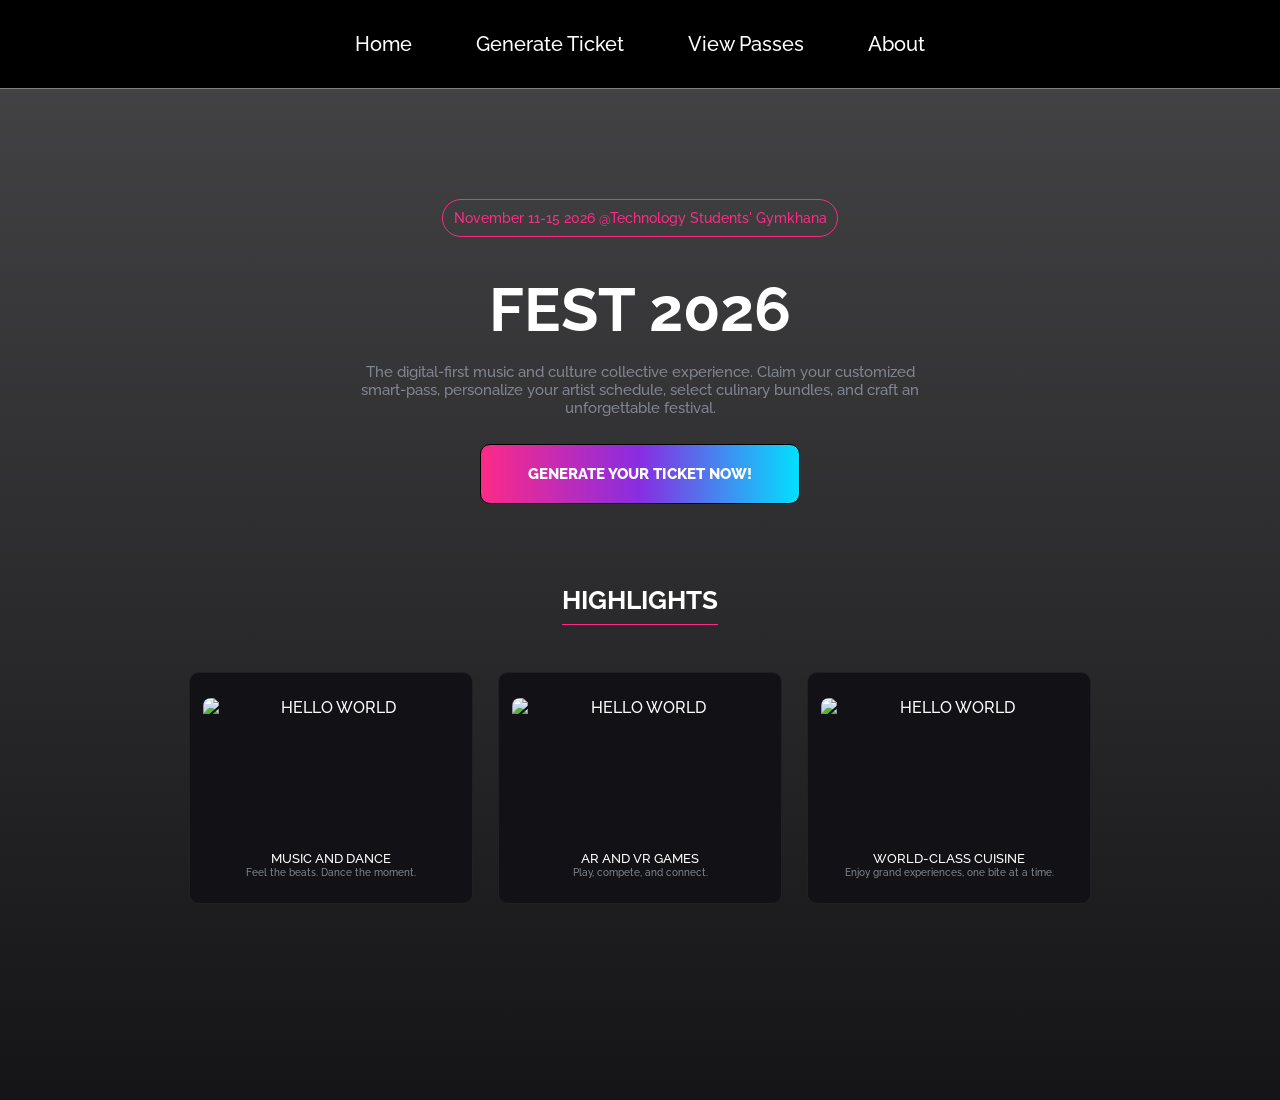
==== index.html @ b85095f7 "Add files via upload" ====
<!DOCTYPE html>
<html lang="en">
<head>
    <link rel="stylesheet" href="styles.css">
    
    <title>Fest 2026</title>
</head>
<body>
    <div class="nav">
        <div class="nav-item" onclick="window.location.href='index.html'">Home</div>
        <div class="nav-item" onclick="window.location.href='getPass.html'">Generate Ticket</div>
        <div class="nav-item" onclick="window.location.href='viewPasses.html'">View Passes</div>
        <div class="nav-item">About</div>
    </div>

    <div class="main">
        <span class="date-span">November 11-15 2026 @Technology Students' Gymkhana</span>
        <span class="title">FEST 2026</span>
        <p class="intro">The digital-first music and culture collective experience. Claim your customized smart-pass, 
            personalize your artist schedule, select culinary bundles, and craft an unforgettable festival.</p>

        <button class="start-button" onclick="window.location.href = ('getPass.html')">GENERATE YOUR TICKET NOW!</button>

        <span class="highlight-head">HIGHLIGHTS</span>
        <div class="highlights">
            <div class="card">
                <img class="card-img" src="assets\concert.jpg" alt="HELLO WORLD">
                <span class="card-title">MUSIC AND DANCE</span>
                <p class="card-info">Feel the beats. Dance the moment.</p>
            </div>
            <div class="card">
                <img class="card-img" src="assets\games.jpg" alt="HELLO WORLD">
                <span class="card-title">AR AND VR GAMES</span>
                <p class="card-info">Play, compete, and connect.</p>
            </div>
            <div class="card">
                <img class="card-img" src="assets\cuisine.jpg" alt="HELLO WORLD">
                <span class="card-title">WORLD-CLASS CUISINE</span>
                <p class="card-info">Enjoy grand experiences, one bite at a time.</p>
            </div>
        </div>
    </div>


    <script src="scripts.js"></script>
</body>
</html>
---- styles.css ----
@import url('https://fonts.googleapis.com/css2?family=Plus+Jakarta+Sans:ital,wght@0,200..800;1,200..800&family=Raleway:ital,wght@0,100..900;1,100..900&display=swap');



* {
  font-family: "Raleway", sans-serif;
  font-optical-sizing: auto;
  font-weight: 500 ;
  margin: 0;
  color: white;
}

body {
    background:
        linear-gradient(
            rgba(8, 8, 10, 0.75),
            rgba(8, 8, 10, 0.95)
        ),
        url("assets/fest-bg.jpg");
        background-size: cover;
        min-height: 100vh;
    
    padding: 100px;
}


.nav {
    display: flex;
    justify-content: center;
    align-items: center;
    width: 100%;
    color: white;
    background-color: black;
    font-size: clamp(20px, 1vw, 30px);
    border-bottom: gray 1px solid;
    position: fixed;
    top:0;
    left: 0;
}

.nav-item {
    padding: 0.5vw;
    margin: 2vw;
}
.nav-item:hover {
    margin-bottom: 1.75vw;
    margin-top: 1.75vw;
    transform: translateY(2%);
    cursor: pointer;
    border-bottom: #FF2A85 solid 1px;
}
form{
    display: flex;
    flex-direction: column;
}

.nav-head {
    margin-right:5vw ;
}

.main {
    padding: 3vh;
    display: flex;
    justify-content: center;
    flex-direction: column;
    align-items: center;
}

.date-span {
    color: #FF2A85;
    margin-top: 8vh;
    border: #FF2A85 solid 1px;
    padding: 0.8vw;
    font-size: clamp(14px, 0.7vw, 25px);
    border-radius: 999px;
    text-align: center;

}

.title {
    color: white;
    margin-top: 4vh;
    font-size: clamp(40px, 4.8vw, 90vw);
    font-weight: bolder;
}

.intro {
    color: #808690;
    width: 45vw;
    text-align: center;
    margin-top: 2vh;
    font-size: clamp(8px, 1.2vw, 30px);
}

.start-button {
    background: linear-gradient(to right, #FD2A87,#882DE2,  #02E0FE);
    margin: 3vh;
    margin-bottom: 1vh;
    height: clamp(5px, 5vw, 60px);
    border-radius: 10px;
    font-size: clamp(5px, 1.2vw, 18px);
    border : 1px solid black;
    font-weight: 800;
    width: clamp(100px, 25vw, 1000px);
}
.start-button {
    transition: 0.3s ease;
}

button:hover {
    box-shadow: 0px 0px 40px   #882DE2;
    cursor: pointer;
}

.highlights {
    display: flex;
    justify-content: center;
    align-items: center;
    width: clamp(300px, 100vw, 5000px);
    height: clamp(100px, 25vw, 1200px);
}

.card {
    display: flex;
    flex-direction: column;
    justify-content: center;
    border: 1px solid #808690;
    padding: 1vw;
    background-color: #121216;
    margin: 1vw;
    margin-top: 0;
    text-align: center;
    border: 1px solid #202026;
    border-radius: 10px;
    height: clamp(80px, 16vw, 1600px);
    width: clamp(100px, 20vw, 2000px);
    
}

.card-img {
    border-radius: 8px;
    width: 100%;
    height: 70%;
    margin-bottom:min(10px, 1vh);

}

.card-title {
    font-size: clamp(6px, 1vw, 30px);
    font-weight: 500;
}

.card-info {
    font-size: clamp(5px, 0.8vw, 30px);
    color: #808690;
}

.highlight-head {
    /* width: 100vw; */
    color: white;
    margin-top: 8vh;
    margin-bottom: 1vh;
    padding-bottom: 1vh;
    font-size: clamp(15px, 2vw, 100px);
    border-bottom: 1px solid #FD2A87;
    font-weight: bolder;   
    text-align: left;

}

.form-head {
    /* width: 100vw; */
    color: white;
    margin-bottom: 1vh;
    padding-bottom: 1vh;
    font-size: clamp(15px, 2vw, 100px);
    border-bottom: 1px solid #FD2A87;
    font-weight: bolder;   
    text-align: left;

}

.index-head {
    /* width: 100vw; */
    color: #02E0FE;
    margin-bottom: 1vh;
    padding-bottom: 1vh;
    font-size: clamp(15px, 1.5vw, 100px);
    font-weight: bolder;   
    text-align: left;
    list-style: none;
}

.main-form {
    /* border: white solid 1px ; */
    display: flex;
    justify-self: center;
    justify-content: center;
    width: clamp(400px, 100vw, 1200px);
    height: clamp(400px, 85vw, 900px);
    margin: 5vh;
    font-size: clamp(18px, 1vw, 30px);
    /* border: #02E0FE 1px solid; */
}


.form-card {
    display: flex;
    flex-direction: column;
    justify-content: center;
    padding: clamp(20px, 4vh, 40px);
    height: clamp(600px, 38vh, 1000px);
    margin: 1.5vh;
    width: clamp(80px, 35vw, 300px);
    border: #808690 1px solid;
    background-color: transparent;
    list-style: decimal;
    word-wrap: break-word;
    border-radius: 10px;
    line-height: clamp(60px, 3vh, 200px);
    
}

.form-card-fill {
    display: flex;
    flex-direction: column;
    justify-content: center;
    padding: clamp(20px, 4vh, 40px);
    height: clamp(600px, 38vh, 1000px);
    margin: 1.5vh;
    width: clamp(80px, 75vh, 1000px);
    border: #808690 1px solid;
    background-color: #21182b;
    list-style: decimal;
    word-wrap: break-word;
    border-radius: 10px;
    line-height: clamp(40px, 2vh, 100px);
    
}

.form {
    display: flex;
    flex-direction: column;

}

.form input[type='text'] {
    margin: 1.7vh;
    background-color: #121216;
    border: #02E0FE 1px solid;
    height: clamp(5px, 3vh, 25px);
    border-radius: 5px;
    padding: 1vh;
}

.form-button {
    background: linear-gradient(to right, #FD2A87,#882DE2,  #02E0FE);
    height: clamp(20px, 4vw, 40px);
    border-radius: 10px;
    font-size: clamp(5px, 1.2vw, 18px);
    margin: 1.7vh;
    border : 1px solid black;
    font-weight: 800;
    width: clamp(100px, 2vw, 1000px);
    transition: 0.3s ease;
    align-self: flex-end;
}

ol {
    padding-left: 1vw;
}

.qr {
    justify-self: center;
    padding: 1vw;
    width: clamp(100px, 10vw, 200px);
    height: clamp(100px, 15vw, 300px);
}

.img {
    width: 100%;
    display: flex;
    flex-direction: column;
    align-items: center;
}

#preview_image {
    align-self: center;
    width: clamp(100px, 15vw, 200px);
    
}

.artist-img {
    width: clamp(60px, 5vw, 500px);
    height: clamp(60px, 5vw, 500px);
    border-radius: 10px;
    object-fit: cover;
    padding: 0.5vh;
}
.artist_card {
    display: flex;
    flex-direction: row;
    justify-content: left;
    align-items: center;
}


.artist_card label {
    display: flex;
    padding: 0.5vh;
    flex-direction: row;
    justify-content: left;
    align-items: center;
    font-size: clamp(10px, 1vw, 30px);
    border-radius: 10px;
}

.artist_card label:hover {
    cursor: pointer; 
    border: #FF2A85 solid 1px;
}

.food-span {
    display: flex;
    flex-direction: row;
    justify-content: left;
    align-items: center;
    gap: 1vw;
}

.quantity {
    margin-left: auto;
}
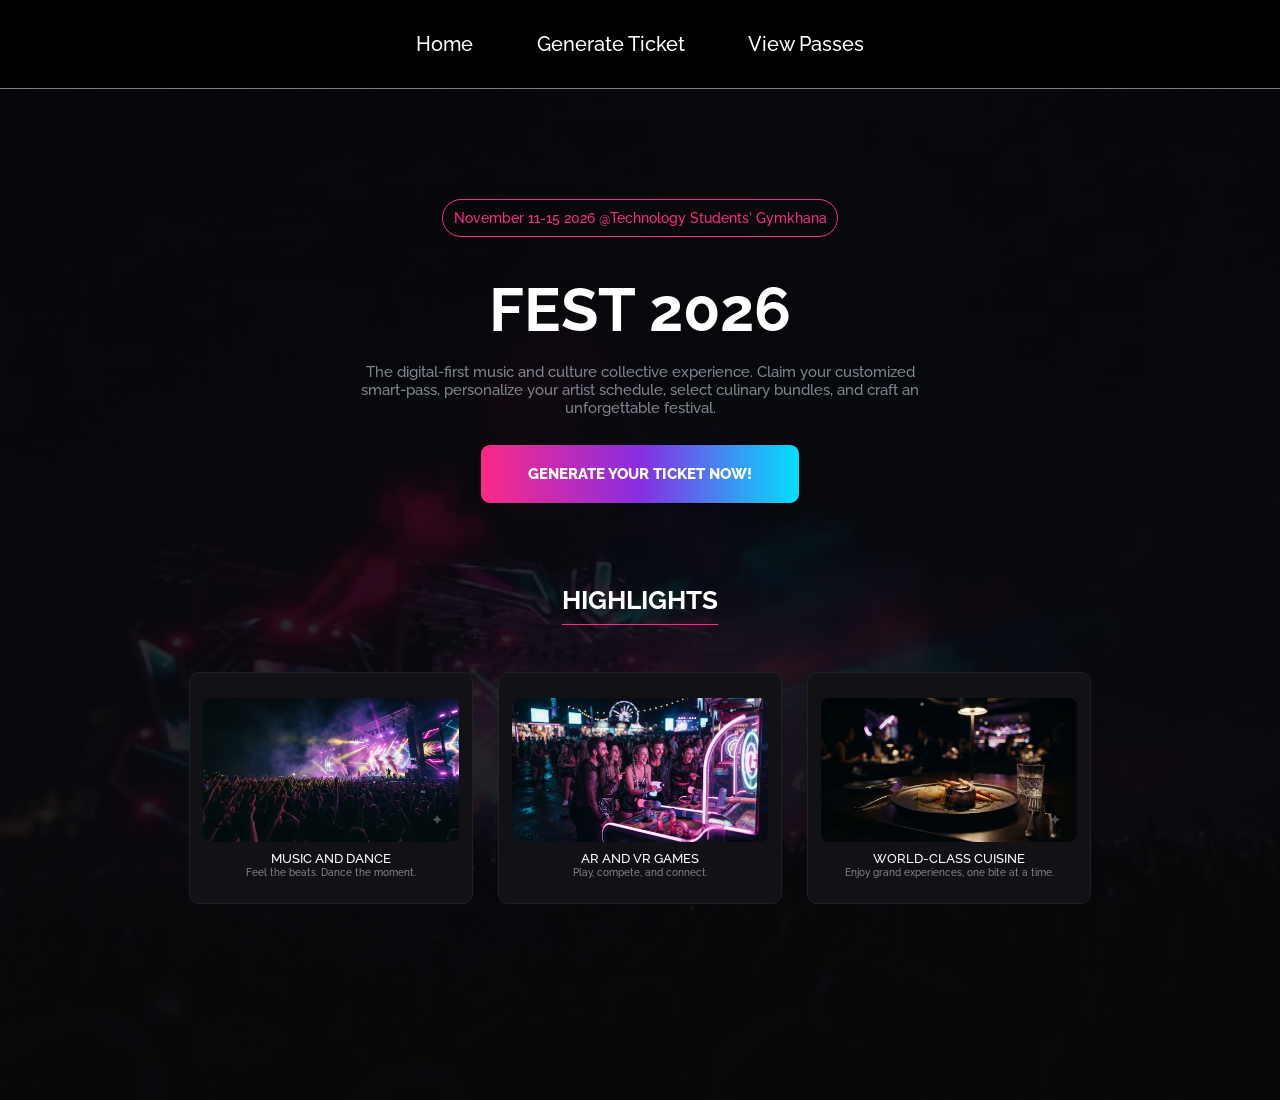
==== commit 61726581: "Fix HTML formatting and structure" ====
--- a/index.html
+++ b/index.html
@@ -10,7 +10,6 @@
         <div class="nav-item" onclick="window.location.href='index.html'">Home</div>
         <div class="nav-item" onclick="window.location.href='getPass.html'">Generate Ticket</div>
         <div class="nav-item" onclick="window.location.href='viewPasses.html'">View Passes</div>
-        <div class="nav-item">About</div>
     </div>
 
     <div class="main">
@@ -44,4 +43,4 @@
 
     <script src="scripts.js"></script>
 </body>
-</html>+</html>
